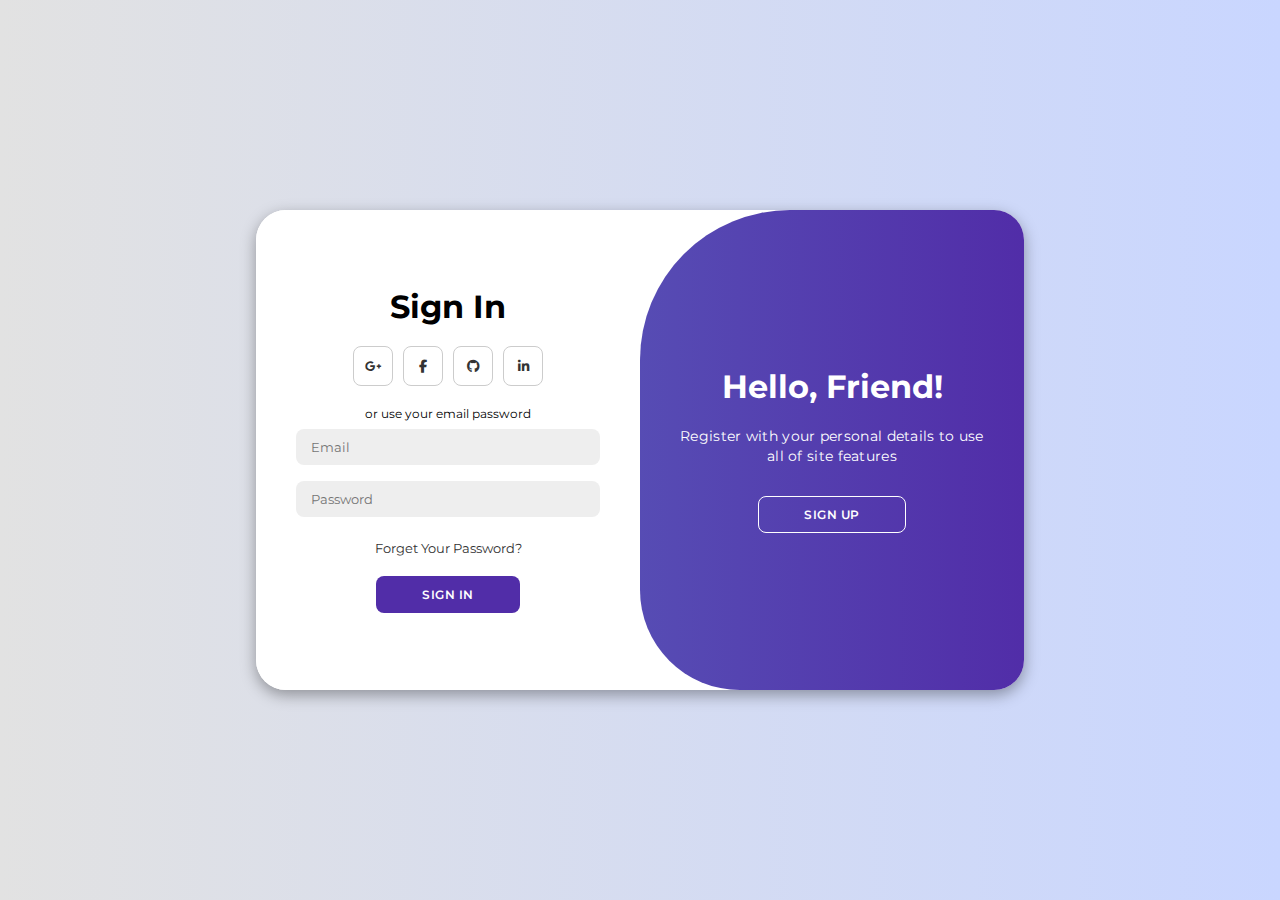
==== index.html @ 1fc62868 "add files" ====
<!DOCTYPE html>
<html lang="en">
<head>
    <meta charset="UTF-8">
    <meta name="viewport" content="width=device-width, initial-scale=1.0">
    <link rel="stylesheet" href="style.css">
    <link rel="stylesheet" href="https://cdnjs.cloudflare.com/ajax/libs/font-awesome/6.5.2/css/all.min.css">
    <title>Document</title>
</head>
<body>
    <div class="container" id="container">
        <div class="form-container sign-up">
            <form>
                <h1>Create Account</h1>
                <div class="social-icons">
                    <a href="#" class="icon"><i class="fa-brands fa-google-plus-g"></i></a>
                    <a href="#" class="icon"><i class="fa-brands fa-facebook-f"></i></a>
                    <a href="#" class="icon"><i class="fa-brands fa-github"></i></a>
                    <a href="#" class="icon"><i class="fa-brands fa-linkedin-in"></i></a>
                </div>
                <span>or use your email for registeration</span>
                <input type="text" placeholder="Name">
                <input type="email" placeholder="Email">
                <input type="password" placeholder="Password">
                <button>Sign Up</button>
            </form>
        </div>
        <div class="form-container sign-in">
            <form>
                <h1>Sign In</h1>
                <div class="social-icons">
                    <a href="#" class="icon"><i class="fa-brands fa-google-plus-g"></i></a>
                    <a href="#" class="icon"><i class="fa-brands fa-facebook-f"></i></a>
                    <a href="#" class="icon"><i class="fa-brands fa-github"></i></a>
                    <a href="#" class="icon"><i class="fa-brands fa-linkedin-in"></i></a>
                </div>
                <span>or use your email password</span>
                <input type="email" placeholder="Email">
                <input type="password" placeholder="Password">
                <a href="#">Forget Your Password?</a>
                <button>Sign In</button>
            </form>
        </div>
        <div class="toggle-container">
            <div class="toggle">
                <div class="toggle-panel toggle-left">
                    <h1>Welcome Back!</h1>
                    <p>Enter your personal details to use all of site features</p>
                    <button class="hidden" id="login">Sign In</button>
                </div>
                <div class="toggle-panel toggle-right">
                    <h1>Hello, Friend!</h1>
                    <p>Register with your personal details to use all of site features</p>
                    <button class="hidden" id="register">Sign Up</button>
                </div>
            </div>
        </div>
    </div>

    <script src="script.js"></script>
</body>
</html>
---- style.css ----
@import url('https://fonts.googleapis.com/css2?family=Montserrat:wght@300;400;500;600;700&display=swap');

*{
    margin: 0;
    padding: 0;
    box-sizing: border-box;
    font-family: 'Montserrat', sans-serif;
}

body{
    background-color: #c9d6ff;
    background: linear-gradient(to right, #e2e2e2, #c9d6ff);
    display: flex;
    align-items: center;
    justify-content: center;
    flex-direction: column;
    height: 100vh;
}

.container{
    background-color: #fff;
    border-radius: 30px;
    box-shadow: 0 5px 15px rgba(0, 0, 0, 0.35);
    position: relative;
    overflow: hidden;
    width: 768px;
    max-width: 100%;
    min-height: 480px;
}

.container p{
    font-size: 14px;
    line-height: 20px;
    letter-spacing: 0.3px;
    margin: 20px 0;
}

.container span{
    font-size: 12px;
}

.container a{
    color: #333;
    font-size: 13px;
    text-decoration: none;
    margin: 15px 0 10px;
}

.container button{
    background-color: #512da8;
    color: #fff;
    font-size: 12px;
    padding: 10px 45px;
    border: 1px solid transparent;
    border-radius: 8px;
    font-weight: 600;
    letter-spacing: 0.5px;
    text-transform: uppercase;
    margin-top: 10px;
    cursor: pointer;
}

.container button.hidden{
    background-color: transparent;
    border-color: #fff;
}

.container form{
    background-color: #fff;
    display: flex;
    align-items: center;
    justify-content: center;
    flex-direction: column;
    padding: 0 40px;
    height: 100%;
}

.container input{
    background-color: #eee;
    border: none;
    margin: 8px 0;
    padding: 10px 15px;
    font-size: 13px;
    border-radius: 8px;
    width: 100%;
    outline: none;
}

.form-container{
    position: absolute;
    top: 0;
    height: 100%;
    transition: all 0.6s ease-in-out;
}

.sign-in{
    left: 0;
    width: 50%;
    z-index: 2;
}

.container.active .sign-in{
    transform: translateX(100%);
}

.sign-up{
    left: 0;
    width: 50%;
    opacity: 0;
    z-index: 1;
}

.container.active .sign-up{
    transform: translateX(100%);
    opacity: 1;
    z-index: 5;
    animation: move 0.6s;
}

@keyframes move{
    0%, 49.99%{
        opacity: 0;
        z-index: 1;
    }
    50%, 100%{
        opacity: 1;
        z-index: 5;
    }
}

.social-icons{
    margin: 20px 0;
}

.social-icons a{
    border: 1px solid #ccc;
    border-radius: 20%;
    display: inline-flex;
    justify-content: center;
    align-items: center;
    margin: 0 3px;
    width: 40px;
    height: 40px;
}

.toggle-container{
    position: absolute;
    top: 0;
    left: 50%;
    width: 50%;
    height: 100%;
    overflow: hidden;
    transition: all 0.6s ease-in-out;
    border-radius: 150px 0 0 100px;
    z-index: 1000;
}

.container.active .toggle-container{
    transform: translateX(-100%);
    border-radius: 0 150px 100px 0;
}

.toggle{
    background-color: #512da8;
    height: 100%;
    background: linear-gradient(to right, #5c6bc0, #512da8);
    color: #fff;
    position: relative;
    left: -100%;
    height: 100%;
    width: 200%;
    transform: translateX(0);
    transition: all 0.6s ease-in-out;
}

.container.active .toggle{
    transform: translateX(50%);
}

.toggle-panel{
    position: absolute;
    width: 50%;
    height: 100%;
    display: flex;
    align-items: center;
    justify-content: center;
    flex-direction: column;
    padding: 0 30px;
    text-align: center;
    top: 0;
    transform: translateX(0);
    transition: all 0.6s ease-in-out;
}

.toggle-left{
    transform: translateX(-200%);
}

.container.active .toggle-left{
    transform: translateX(0);
}

.toggle-right{
    right: 0;
    transform: translateX(0);
}

.container.active .toggle-right{
    transform: translateX(200%);
}
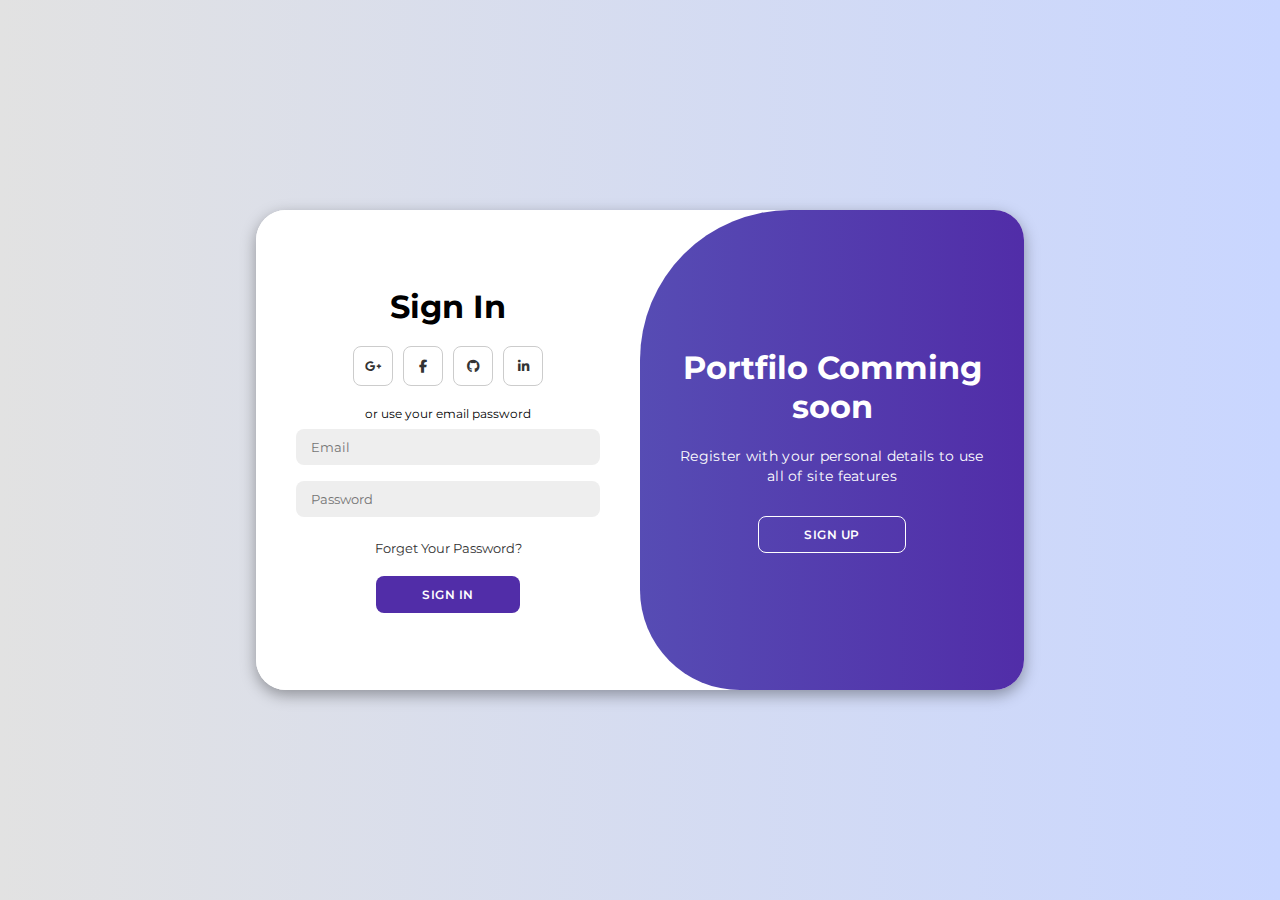
==== commit be49dd1b: "changes text" ====
--- a/index.html
+++ b/index.html
@@ -5,7 +5,7 @@
     <meta name="viewport" content="width=device-width, initial-scale=1.0">
     <link rel="stylesheet" href="style.css">
     <link rel="stylesheet" href="https://cdnjs.cloudflare.com/ajax/libs/font-awesome/6.5.2/css/all.min.css">
-    <title>Document</title>
+    <title>Portfilo</title>
 </head>
 <body>
     <div class="container" id="container">
@@ -49,7 +49,7 @@
                     <button class="hidden" id="login">Sign In</button>
                 </div>
                 <div class="toggle-panel toggle-right">
-                    <h1>Hello, Friend!</h1>
+                    <h1>Portfilo Comming soon</h1>
                     <p>Register with your personal details to use all of site features</p>
                     <button class="hidden" id="register">Sign Up</button>
                 </div>
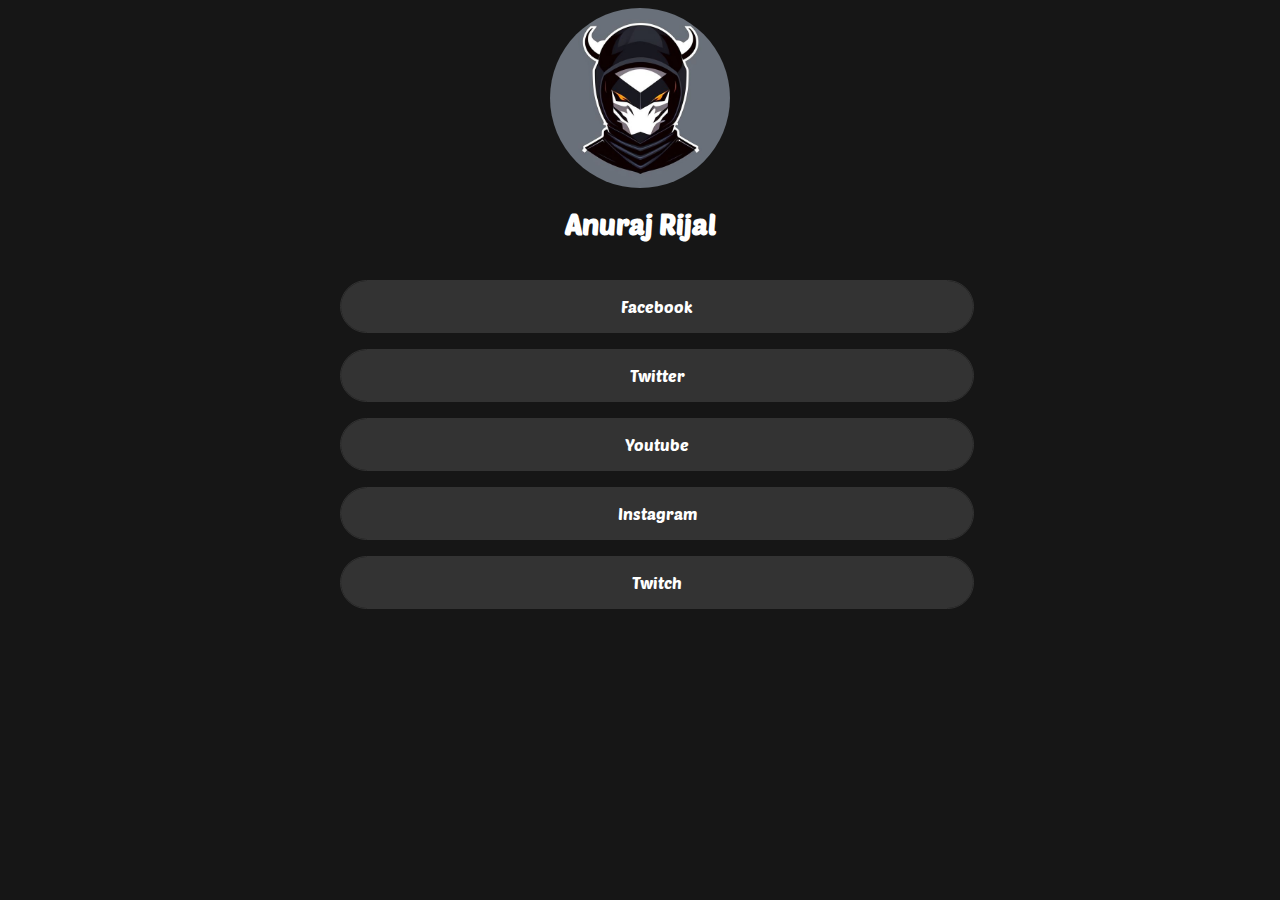
==== commit 058ca34a: "changed to linktree" ====
--- a/index.html
+++ b/index.html
@@ -3,60 +3,33 @@
 <head>
     <meta charset="UTF-8">
     <meta name="viewport" content="width=device-width, initial-scale=1.0">
-    <link rel="stylesheet" href="style.css">
-    <link rel="stylesheet" href="https://cdnjs.cloudflare.com/ajax/libs/font-awesome/6.5.2/css/all.min.css">
-    <title>Portfilo</title>
+    <title>ANURAJ</title>
+    <link rel="preconnect" href="https://fonts.googleapis.com">
+<link rel="preconnect" href="https://fonts.gstatic.com" crossorigin>
+<link href="https://fonts.googleapis.com/css2?family=Montserrat:ital,wght@0,100..900;1,100..900&family=Nunito+Sans:ital,opsz,wght@0,6..12,200..1000;1,6..12,200..1000&family=Poetsen+One&display=swap" rel="stylesheet">
+<link rel="stylesheet" href="style.css">
 </head>
 <body>
-    <div class="container" id="container">
-        <div class="form-container sign-up">
-            <form>
-                <h1>Create Account</h1>
-                <div class="social-icons">
-                    <a href="#" class="icon"><i class="fa-brands fa-google-plus-g"></i></a>
-                    <a href="#" class="icon"><i class="fa-brands fa-facebook-f"></i></a>
-                    <a href="#" class="icon"><i class="fa-brands fa-github"></i></a>
-                    <a href="#" class="icon"><i class="fa-brands fa-linkedin-in"></i></a>
-                </div>
-                <span>or use your email for registeration</span>
-                <input type="text" placeholder="Name">
-                <input type="email" placeholder="Email">
-                <input type="password" placeholder="Password">
-                <button>Sign Up</button>
-            </form>
+    <section class="header">
+         <img src="image.png">
+        <h1>Anuraj Rijal</h1>
+    </section>
+    <section class="links">
+        <div class="link-item">
+            <a href="https://www.facebook.com/profile.php?id=100093136925639">Facebook</a>
         </div>
-        <div class="form-container sign-in">
-            <form>
-                <h1>Sign In</h1>
-                <div class="social-icons">
-                    <a href="#" class="icon"><i class="fa-brands fa-google-plus-g"></i></a>
-                    <a href="#" class="icon"><i class="fa-brands fa-facebook-f"></i></a>
-                    <a href="#" class="icon"><i class="fa-brands fa-github"></i></a>
-                    <a href="#" class="icon"><i class="fa-brands fa-linkedin-in"></i></a>
-                </div>
-                <span>or use your email password</span>
-                <input type="email" placeholder="Email">
-                <input type="password" placeholder="Password">
-                <a href="#">Forget Your Password?</a>
-                <button>Sign In</button>
-            </form>
+        <div class="link-item">
+            <a href="https://x.com/RijalAkalp">Twitter</a>
         </div>
-        <div class="toggle-container">
-            <div class="toggle">
-                <div class="toggle-panel toggle-left">
-                    <h1>Welcome Back!</h1>
-                    <p>Enter your personal details to use all of site features</p>
-                    <button class="hidden" id="login">Sign In</button>
-                </div>
-                <div class="toggle-panel toggle-right">
-                    <h1>Portfilo Comming soon</h1>
-                    <p>Register with your personal details to use all of site features</p>
-                    <button class="hidden" id="register">Sign Up</button>
-                </div>
-            </div>
+        <div class="link-item">
+            <a href="https://youtube.com/@thor.killer?si=a1sS6auGujXv2m0L">Youtube</a>
         </div>
-    </div>
-
-    <script src="script.js"></script>
+        <div class="link-item">
+            <a href="https://www.instagram.com/akalp_rijal/">Instagram</a>
+        </div>
+        <div class="link-item">
+            <a href="https://www.twitch.tv/th0rk1ller">Twitch</a>
+        </div>
+    </section>
 </body>
 </html>--- a/style.css
+++ b/style.css
@@ -1,210 +1,105 @@
-@import url('https://fonts.googleapis.com/css2?family=Montserrat:wght@300;400;500;600;700&display=swap');
-
-*{
-    margin: 0;
-    padding: 0;
-    box-sizing: border-box;
-    font-family: 'Montserrat', sans-serif;
+body {
+    font-family: "Poetsen One", sans-serif;
+    font-weight: 400;
+    font-style: normal;
+    background-color: #161616;
+    color: white;
+    overflow: hidden;
 }
 
-body{
-    background-color: #c9d6ff;
-    background: linear-gradient(to right, #e2e2e2, #c9d6ff);
+section {
     display: flex;
+    flex-direction: column;
     align-items: center;
+    max-width: 600px;
+    margin: auto;
     justify-content: center;
-    flex-direction: column;
-    height: 100vh;
+    margin-bottom: 20px;
 }
 
-.container{
-    background-color: #fff;
-    border-radius: 30px;
-    box-shadow: 0 5px 15px rgba(0, 0, 0, 0.35);
-    position: relative;
-    overflow: hidden;
-    width: 768px;
-    max-width: 100%;
-    min-height: 480px;
+/* header */
+section.header img {
+    max-width: 180px;
+    border-radius: 50%;
 }
 
-.container p{
-    font-size: 14px;
-    line-height: 20px;
-    letter-spacing: 0.3px;
-    margin: 20px 0;
+h1 {
+    font-size: 28px;
 }
 
-.container span{
-    font-size: 12px;
+a {
+    text-decoration: none;
+    color: white;
 }
 
-.container a{
-    color: #333;
-    font-size: 13px;
-    text-decoration: none;
-    margin: 15px 0 10px;
+/* links */
+section.links .link-item {
+    width: 100%;
+    margin-bottom: 16px;
 }
 
-.container button{
-    background-color: #512da8;
-    color: #fff;
-    font-size: 12px;
-    padding: 10px 45px;
-    border: 1px solid transparent;
-    border-radius: 8px;
-    font-weight: 600;
-    letter-spacing: 0.5px;
-    text-transform: uppercase;
-    margin-top: 10px;
+section.links .link-item a {
+    display: block;
+    width: 100%;
+    border: 1px #333 solid;
+    padding: 16px;
+    text-align: center;
+    border-radius: 180px;
     cursor: pointer;
+    position: relative;
+    z-index: 0;
+    transition: color 0.3s ease-in-out, background-color 0.3s ease-in-out;
 }
 
-.container button.hidden{
-    background-color: transparent;
-    border-color: #fff;
+section.links .link-item a::after {
+    content: "";
+    z-index: -1;
+    position: absolute;
+    width: 100%;
+    height: 100%;
+    background-color: #333;
+    left: 0;
+    top: 0;
+    border-radius: 180px;
 }
 
-.container form{
-    background-color: #fff;
-    display: flex;
-    align-items: center;
-    justify-content: center;
-    flex-direction: column;
-    padding: 0 40px;
-    height: 100%;
+section.links .link-item a::before {
+    content: "";
+    background: linear-gradient(
+      45deg,
+      #FF0000, #FF7300, #FFFB00, #48FF00,
+      #00FFD5, #002BFF, #FF00C8, #FF0000
+    );
+    position: absolute;
+    top: -2px;
+    left: -2px;
+    background-size: 600%;
+    z-index: -1;
+    width: calc(100% + 4px);
+    height:  calc(100% + 4px);
+    filter: blur(8px);
+    animation: glowing 20s linear infinite;
+    transition: opacity .3s ease-in-out;
+    border-radius: 180px;
+    opacity: 0;
 }
 
-.container input{
-    background-color: #eee;
-    border: none;
-    margin: 8px 0;
-    padding: 10px 15px;
-    font-size: 13px;
-    border-radius: 8px;
-    width: 100%;
-    outline: none;
+@keyframes glowing {
+    0% {background-position: 0 0;}
+    50% {background-position: 400% 0;}
+    100% {background-position: 0 0;}
 }
 
-.form-container{
-    position: absolute;
-    top: 0;
-    height: 100%;
-    transition: all 0.6s ease-in-out;
+/* hover */
+section.links .link-item a:hover::before {
+    opacity: 1;
 }
 
-.sign-in{
-    left: 0;
-    width: 50%;
-    z-index: 2;
+section.links .link-item a:active::after {
+    background: transparent;
 }
 
-.container.active .sign-in{
-    transform: translateX(100%);
+section.links .link-item a:active {
+    color: #000;
+    font-weight: bold;
 }
-
-.sign-up{
-    left: 0;
-    width: 50%;
-    opacity: 0;
-    z-index: 1;
-}
-
-.container.active .sign-up{
-    transform: translateX(100%);
-    opacity: 1;
-    z-index: 5;
-    animation: move 0.6s;
-}
-
-@keyframes move{
-    0%, 49.99%{
-        opacity: 0;
-        z-index: 1;
-    }
-    50%, 100%{
-        opacity: 1;
-        z-index: 5;
-    }
-}
-
-.social-icons{
-    margin: 20px 0;
-}
-
-.social-icons a{
-    border: 1px solid #ccc;
-    border-radius: 20%;
-    display: inline-flex;
-    justify-content: center;
-    align-items: center;
-    margin: 0 3px;
-    width: 40px;
-    height: 40px;
-}
-
-.toggle-container{
-    position: absolute;
-    top: 0;
-    left: 50%;
-    width: 50%;
-    height: 100%;
-    overflow: hidden;
-    transition: all 0.6s ease-in-out;
-    border-radius: 150px 0 0 100px;
-    z-index: 1000;
-}
-
-.container.active .toggle-container{
-    transform: translateX(-100%);
-    border-radius: 0 150px 100px 0;
-}
-
-.toggle{
-    background-color: #512da8;
-    height: 100%;
-    background: linear-gradient(to right, #5c6bc0, #512da8);
-    color: #fff;
-    position: relative;
-    left: -100%;
-    height: 100%;
-    width: 200%;
-    transform: translateX(0);
-    transition: all 0.6s ease-in-out;
-}
-
-.container.active .toggle{
-    transform: translateX(50%);
-}
-
-.toggle-panel{
-    position: absolute;
-    width: 50%;
-    height: 100%;
-    display: flex;
-    align-items: center;
-    justify-content: center;
-    flex-direction: column;
-    padding: 0 30px;
-    text-align: center;
-    top: 0;
-    transform: translateX(0);
-    transition: all 0.6s ease-in-out;
-}
-
-.toggle-left{
-    transform: translateX(-200%);
-}
-
-.container.active .toggle-left{
-    transform: translateX(0);
-}
-
-.toggle-right{
-    right: 0;
-    transform: translateX(0);
-}
-
-.container.active .toggle-right{
-    transform: translateX(200%);
-}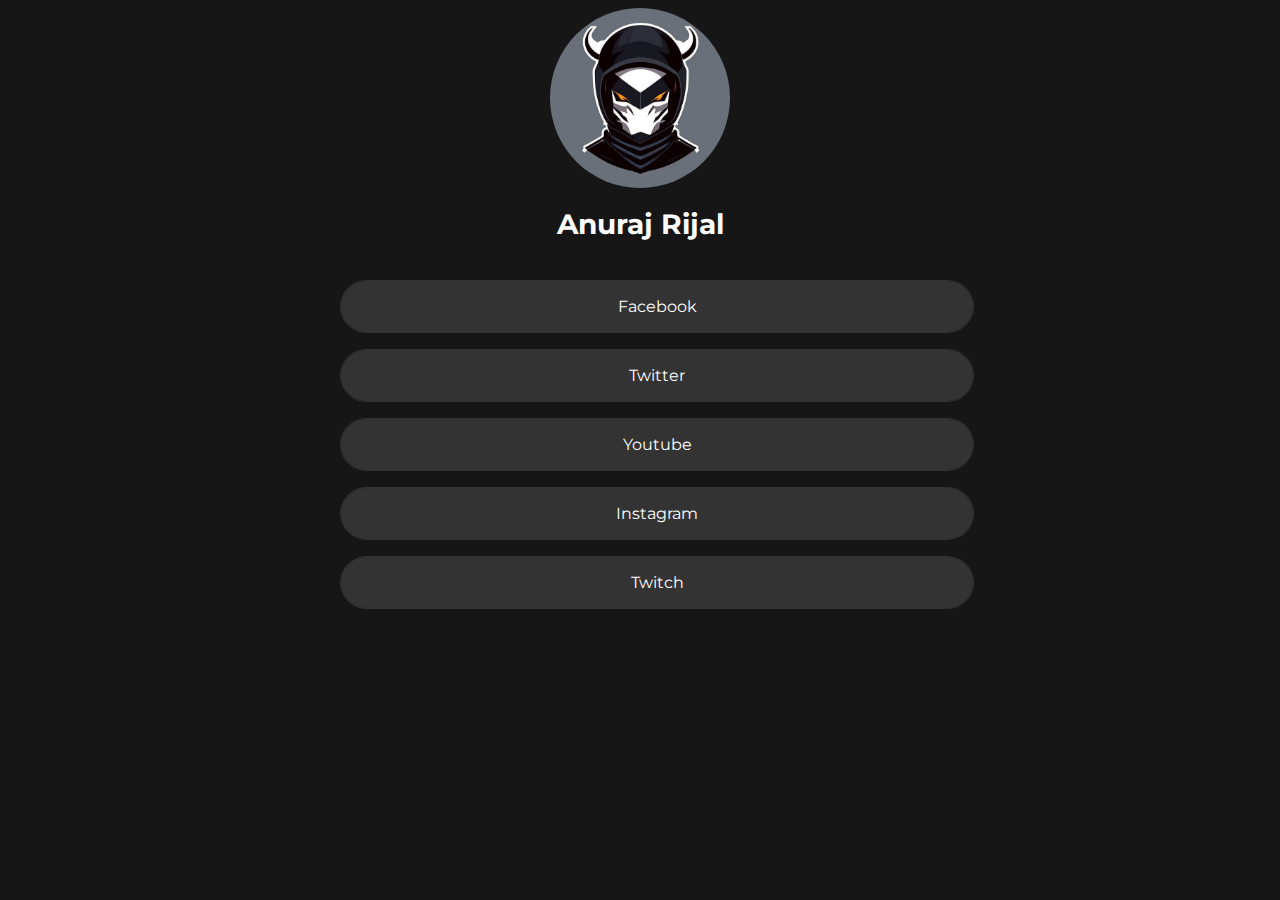
==== commit ecc92770: "changes" ====
--- a/index.html
+++ b/index.html
@@ -4,10 +4,8 @@
     <meta charset="UTF-8">
     <meta name="viewport" content="width=device-width, initial-scale=1.0">
     <title>ANURAJ</title>
-    <link rel="preconnect" href="https://fonts.googleapis.com">
-<link rel="preconnect" href="https://fonts.gstatic.com" crossorigin>
-<link href="https://fonts.googleapis.com/css2?family=Montserrat:ital,wght@0,100..900;1,100..900&family=Nunito+Sans:ital,opsz,wght@0,6..12,200..1000;1,6..12,200..1000&family=Poetsen+One&display=swap" rel="stylesheet">
-<link rel="stylesheet" href="style.css">
+    <link rel="stylesheet" href="style.css">
+    <link rel="stylesheet" href="https://cdnjs.cloudflare.com/ajax/libs/font-awesome/6.5.2/css/all.min.css">
 </head>
 <body>
     <section class="header">
--- a/style.css
+++ b/style.css
@@ -1,5 +1,6 @@
+@import url('https://fonts.googleapis.com/css2?family=Montserrat:wght@300;400;500;600;700&display=swap');
 body {
-    font-family: "Poetsen One", sans-serif;
+    font-family: 'Montserrat', sans-serif;
     font-weight: 400;
     font-style: normal;
     background-color: #161616;
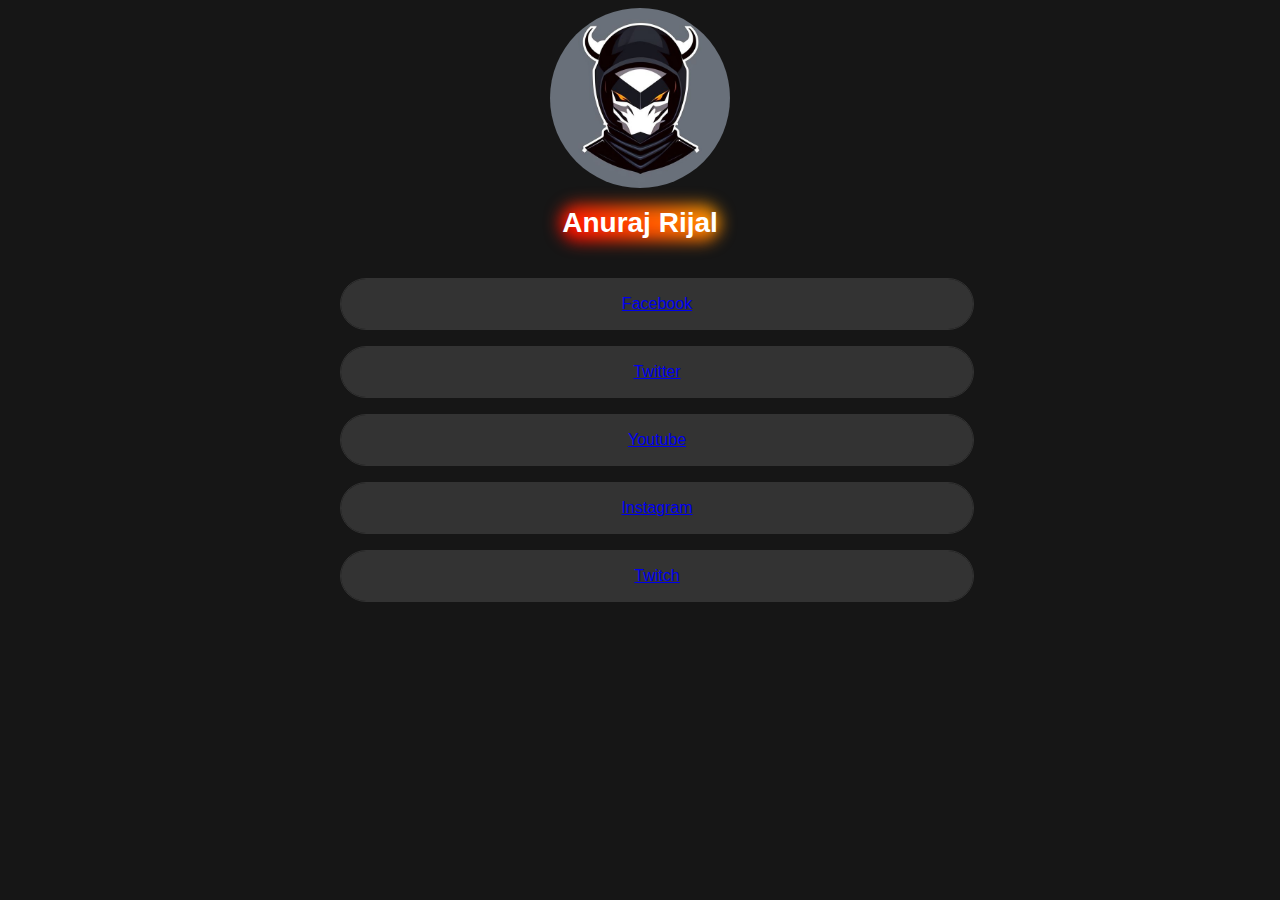
==== commit 9d864635: "added favicon" ====
--- a/index.html
+++ b/index.html
@@ -4,6 +4,7 @@
     <meta charset="UTF-8">
     <meta name="viewport" content="width=device-width, initial-scale=1.0">
     <title>ANURAJ</title>
+    <link rel="icon" href="favicon.ico" type="image/x-icon">
     <link rel="stylesheet" href="style.css">
     <link rel="stylesheet" href="https://cdnjs.cloudflare.com/ajax/libs/font-awesome/6.5.2/css/all.min.css">
 </head>
--- a/style.css
+++ b/style.css
@@ -1,6 +1,6 @@
-@import url('https://fonts.googleapis.com/css2?family=Montserrat:wght@300;400;500;600;700&display=swap');
+/* Common styles */
 body {
-    font-family: 'Montserrat', sans-serif;
+    font-family: "Poetsen One", sans-serif;
     font-weight: 400;
     font-style: normal;
     background-color: #161616;
@@ -18,22 +18,38 @@
     margin-bottom: 20px;
 }
 
-/* header */
+/* Header */
 section.header img {
     max-width: 180px;
     border-radius: 50%;
 }
 
-h1 {
+section.header h1 {
     font-size: 28px;
-}
-
-a {
-    text-decoration: none;
+    position: relative;
     color: white;
 }
 
-/* links */
+section.header h1::before {
+    content: "";
+    background: linear-gradient(
+      45deg,
+      #FF0000, #FF7300, #FFFB00, #48FF00,
+      #00FFD5, #002BFF, #FF00C8, #FF0000
+    );
+    position: absolute;
+    top: -2px;
+    left: -2px;
+    background-size: 600%;
+    z-index: -1;
+    width: calc(100% + 4px);
+    height:  calc(100% + 4px);
+    filter: blur(8px);
+    animation: glowing 20s linear infinite;
+    border-radius: 180px;
+}
+
+/* Links */
 section.links .link-item {
     width: 100%;
     margin-bottom: 16px;
@@ -91,11 +107,12 @@
     100% {background-position: 0 0;}
 }
 
-/* hover */
+/* Hover */
 section.links .link-item a:hover::before {
     opacity: 1;
 }
 
+/* Active */
 section.links .link-item a:active::after {
     background: transparent;
 }
@@ -104,3 +121,10 @@
     color: #000;
     font-weight: bold;
 }
+
+
+@media only screen and (max-width: 768px) {
+    section {
+        padding: 0 20px; /* Adjust padding for smaller screens */
+    }
+}
